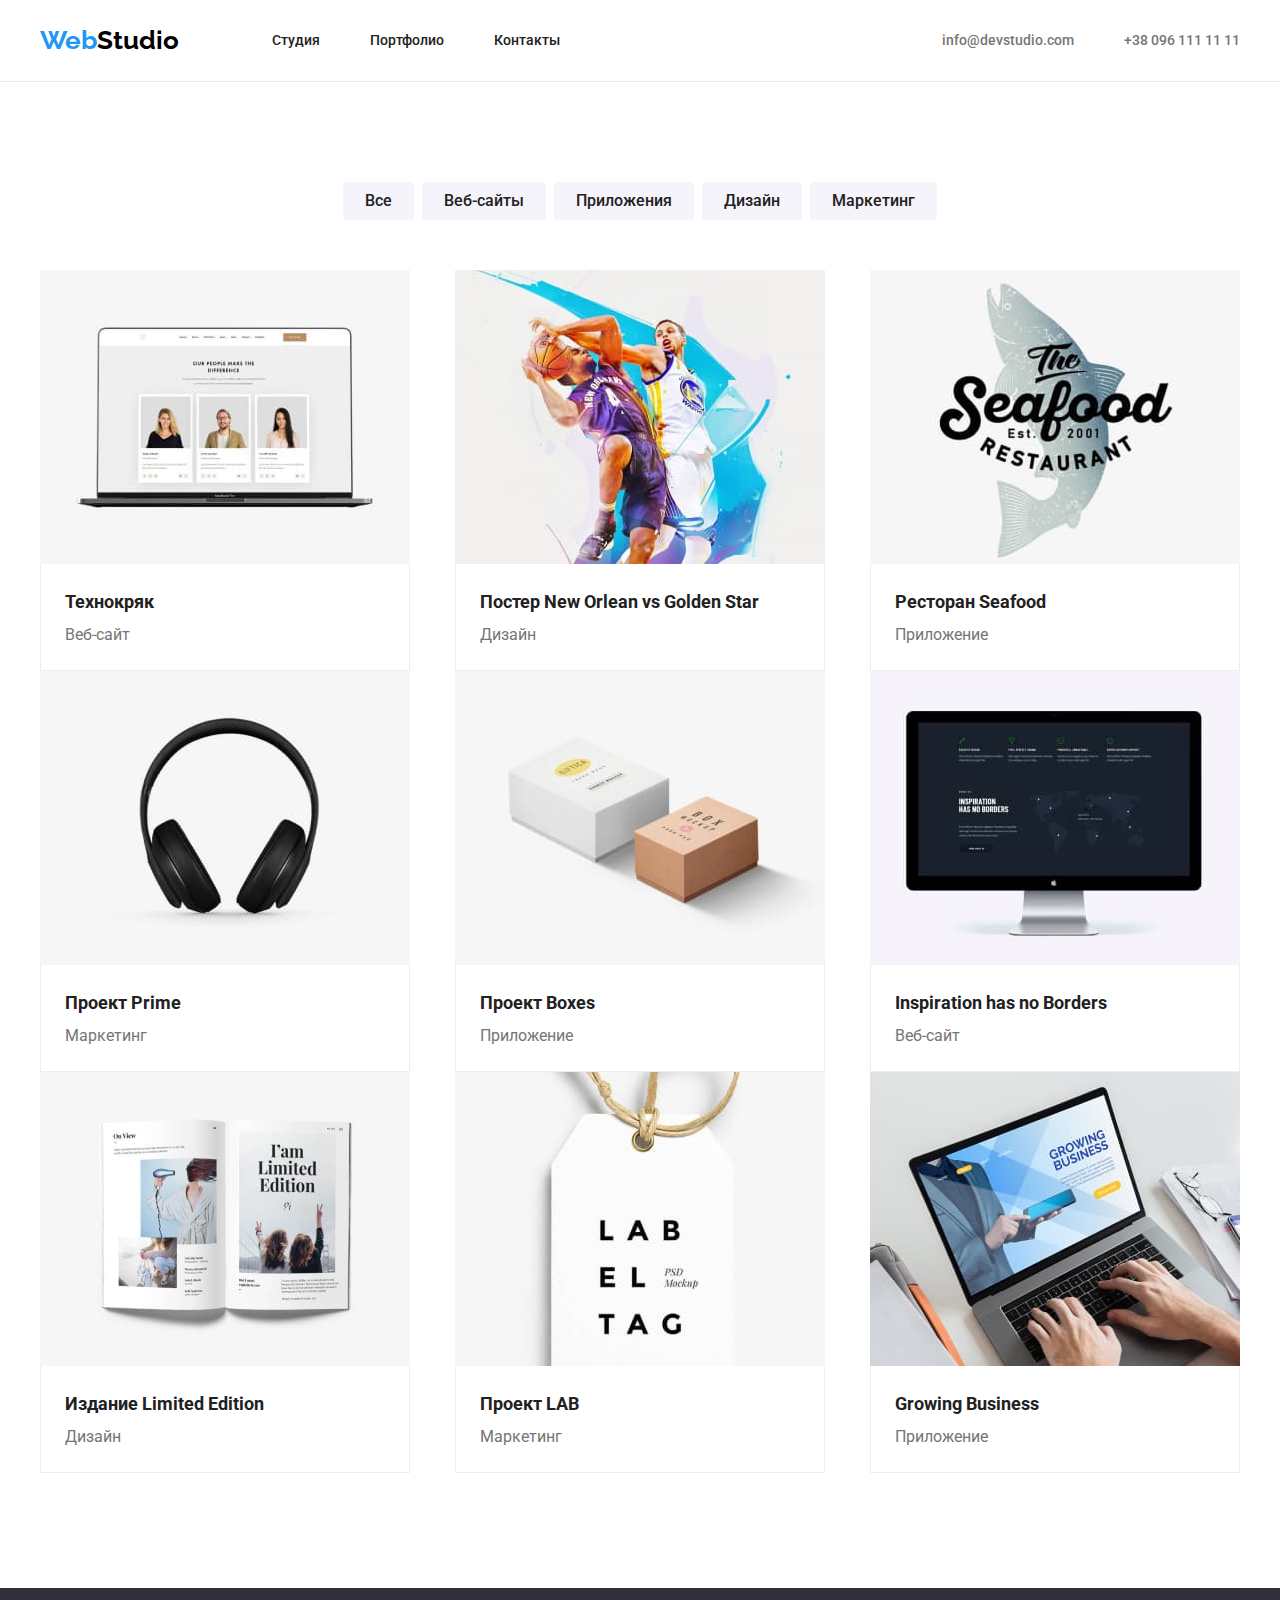
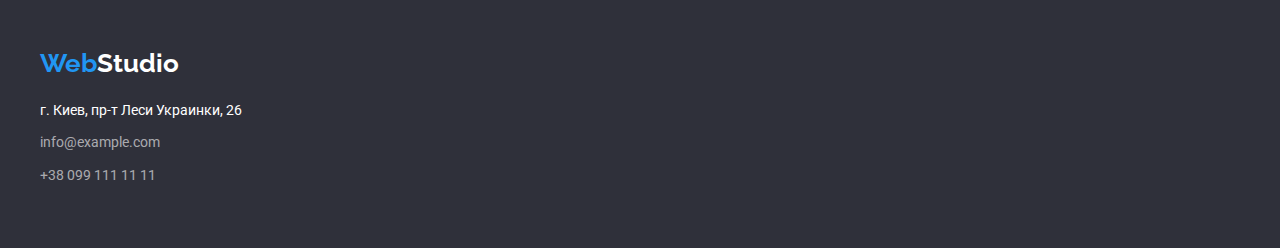
==== portfolio.html @ 2012fc15 "добавил иконки: header, peculiarity, team" ====
<!DOCTYPE html>
<html lang="ru">

<head>
  <meta charset="UTF-8">
  <meta http-equiv="X-UA-Compatible" content="IE=edge">
  <meta name="viewport" content="width=device-width, initial-scale=1.0">
  <title>Portfolio</title>
  <link rel="preconnect" href="https://fonts.googleapis.com">
  <link rel="preconnect" href="https://fonts.gstatic.com" crossorigin>
  <link href="https://fonts.googleapis.com/css2?family=Raleway:wght@700&family=Roboto:wght@400;500;700;900&display=swap"
    rel="stylesheet">
  <link rel="stylesheet" href="css/reset.css">
  <link rel="stylesheet" href="css/style.css">
</head>

<body>
  <header class="header">
    <div class="container">
      <div class="header__inner">
        <a class="header__logo logo" href="./index.html">
          Web<span>Studio</span>
        </a>
        <nav class="header__menu">
          <ul class="header__menu-list">
            <li class="header__menu-item">
              <a class="header__menu-link" href="./index.html">Студия</a>
            </li>
            <li class="header__menu-item">
              <a class="header__menu-link" href="./portfolio.html">Портфолио</a>
            </li>
            <li class="header__menu-item">
              <a class="header__menu-link" href="#">Контакты</a>
            </li>
          </ul>
        </nav>
        <ul class="header__contacts">
          <li class="header__contacts-item">
            <a class="header__contacts-link" href="mailto:info@devstudio.com">info@devstudio.com</a>
          </li>
          <li class="header__contacts-item">
            <a class="header__contacts-link" href="tel:+380961111111">+38 096 111 11 11</a>
          </li>
        </ul>
      </div>
    </div>
  </header>
  <main>
    <section class="portfolio">
      <div class="container">
        <h1 class="visually-hidden">Портфолио</h1>
        <ul class="portfolio__menu-list">
          <li class="portfolio__menu-item">
            <button class="portfolio__menu-btn" type="button">
              Все
            </button>
          </li>
          <li class="portfolio__menu-item">
            <button class="portfolio__menu-btn" type="button">
              Веб-сайты
            </button>
          </li>
          <li class="portfolio__menu-item">
            <button class="portfolio__menu-btn" type="button">
              Приложения
            </button>
          </li>
          <li class="portfolio__menu-item">
            <button class="portfolio__menu-btn" type="button">
              Дизайн
            </button>
          </li>
          <li class="portfolio__menu-item">
            <button class="portfolio__menu-btn" type="button">
              Маркетинг
            </button>
          </li>
        </ul>
        <ul class="portfolio__card-list">
          <li class="portfolio__card-item">
            <img class="portfolio__img" src="./images/portfolio/portfolio-1.jpg" width="370"
              alt="изображение продукта компании">
            <div class="portfolio__card-text">
              <h2 class="portfolio__card-title">
                Технокряк
              </h2>
              <a class="portfolio__card-link" href="#">
                Веб-сайт
              </a>
            </div>
          </li>
          <li class="portfolio__card-item">
            <img class="portfolio__img" src="./images/portfolio/portfolio-2.jpg" width="370"
              alt="изображение продукта компании">
            <div class="portfolio__card-text">
              <h2 class="portfolio__card-title">
                Постер New Orlean vs Golden Star
              </h2>
              <a class="portfolio__card-link" href="#">
                Дизайн
              </a>
            </div>
          </li>
          <li class="portfolio__card-item">
            <img class="portfolio__img" src="./images/portfolio/portfolio-3.jpg" width="370"
              alt="изображение продукта компании">
            <div class="portfolio__card-text">
              <h2 class="portfolio__card-title">
                Ресторан Seafood
              </h2>
              <a class="portfolio__card-link" href="#">
                Приложение
              </a>
            </div>
          </li>
          <li class="portfolio__card-item">
            <img class="portfolio__img" src="./images/portfolio/portfolio-4.jpg" width="370"
              alt="изображение продукта компании">
            <div class="portfolio__card-text">
              <h2 class="portfolio__card-title">
                Проект Prime
              </h2>
              <a class="portfolio__card-link" href="#">
                Маркетинг
              </a>
            </div>
          </li>
          <li class="portfolio__card-item">
            <img class="portfolio__img" src="./images/portfolio/portfolio-5.jpg" width="370"
              alt="изображение продукта компании">
            <div class="portfolio__card-text">
              <h2 class="portfolio__card-title">
                Проект Boxes
              </h2>
              <a class="portfolio__card-link" href="#">
                Приложение
              </a>
            </div>
          </li>
          <li class="portfolio__card-item">
            <img class="portfolio__img" src="./images/portfolio/portfolio-6.jpg" width="370"
              alt="изображение продукта компании">
            <div class="portfolio__card-text">
              <h2 class="portfolio__card-title">
                Inspiration has no Borders
              </h2>
              <a class="portfolio__card-link" href="#">
                Веб-сайт
              </a>
            </div>
          </li>
          <li class="portfolio__card-item">
            <img class="portfolio__img" src="./images/portfolio/portfolio-7.jpg" width="370"
              alt="изображение продукта компании">
            <div class="portfolio__card-text">
              <h2 class="portfolio__card-title">
                Издание Limited Edition
              </h2>
              <a class="portfolio__card-link" href="#">
                Дизайн
              </a>
            </div>
          </li>
          <li class="portfolio__card-item">
            <img class="portfolio__img" src="./images/portfolio/portfolio-8.jpg" width="370"
              alt="изображение продукта компании">
            <div class="portfolio__card-text">
              <h2 class="portfolio__card-title">
                Проект LAB
              </h2>
              <a class="portfolio__card-link" href="#">
                Маркетинг
              </a>
            </div>
          </li>
          <li class="portfolio__card-item">
            <img class="portfolio__img" src="./images/portfolio/portfolio-9.jpg" width="370"
              alt="изображение продукта компании">
            <div class="portfolio__card-text">
              <h2 class="portfolio__card-title">
                Growing Business
              </h2>
              <a class="portfolio__card-link" href="#">
                Приложение
              </a>
            </div>
          </li>
        </ul>
      </div>
    </section>
  </main>
  <footer class="footer">
    <div class="container">
      <a class="footer__logo logo" href="./index.html">
        Web<span>Studio</span>
      </a>
      <address class="footer__address">
        <ul class="footer__list">
          <li class="footer__item">
            <a class="footer__link footer__address-link" href="#">г. Киев, пр-т Леси Украинки, 26</a>
          </li>
          <li class="footer__item">
            <a class="footer__link" href="mailto:info@example.com">info@example.com</a>
          </li>
          <li class="footer__item">
            <a class="footer__link" href="tel:+380991111111">+38 099 111 11 11</a>
          </li>
        </ul>
      </address>
    </div>
  </footer>
</body>

</html>
---- css/style.css ----
/* __GLOBAL__*/

:root {
  --main-color: #757575;
  --secondary-color: #212121;
}

body {
  background-color: #FFFFFF;
  color: var(--main-color);

  font-family: 'Roboto','sans-serif';

  font-weight: 400;
  font-size: 14px;
  line-height: 1.14;

}

.visually-hidden {
  position: absolute;
  width: 1px;
  height: 1px;
  margin: -1px;
  border: 0;
  padding: 0;
  white-space: nowrap;
  clip-path: inset(100%);
  clip: rect(0 0 0 0);
  overflow: hidden;
}

.container {
  max-width: 1200px;
  margin: 0 auto;
}

.title {
  color: var(--secondary-color);

  font-size: 36px;
  line-height: 1.16;
  margin-bottom: 50px;

  text-align: center;
}

/* __HEADER__*/

.header {
  padding: 25px 15px;
}

.header__inner {
  display: flex;
  align-items: center;
}

.logo {
  font-family: 'Raleway','sans-serif';

  font-weight: 700;
  font-size: 26px;
  line-height: 1.2;

  text-decoration: none;
  color: #2196F3;
}

.header__logo {
  margin-right: 93px;
}

.header__logo > span {
  color: #000000;
}

.header__menu-list {
  display: flex;
}

.header__menu-item:not(:last-child) {
  margin-right: 50px;
}

.header__menu-link {
  color: var(--secondary-color);

  font-weight: 500;

  transition: color 0.5s;
}

.header__menu-link:hover,
.header__contacts-link:hover {
  color: #2196F3;
}

.header__menu-link:focus,
.header__contacts-link:focus {
  color: #FFFFFF;
  background-color: #2196F3;
  outline-color: #2196F3;
}

.header__contacts {
  display: flex;
  margin-left: auto;
}

.header__contacts-item + .header__contacts-item {
  margin-left: 50px;
}

.header__contacts-link {
  display: flex;
  align-items: center;

  color: var(--main-color);
  font-weight: 500;

  transition: color 0.5s;
}

.header__contacts-icon {
  fill: #757575;
  margin-right: 10px;
}

.header__contacts-link:hover .header__contacts-icon {
  fill: #2196F3;
}

/*__HERO__*/

.hero {
  text-align: center;
  padding: 200px 0;
  background: linear-gradient(rgba(47, 48, 58, 0.4), rgba(47, 48, 58, 0.4)), url('../images/hero-bg.jpg') center/cover no-repeat;
}

.hero__title {
  font-weight: 900;
  font-size: 44px;
  line-height: 1.36;
  letter-spacing: 0.06em;
  max-width: 650px;
  margin: 0 auto 30px;
  text-transform: uppercase;
  color: #FFFFFF;
}

.hero__button {
  border: none;
  padding: 10px 32px;
  cursor: pointer;
  
  font-family: inherit;
  font-size: 16px;
  line-height: 1.8;
  font-weight: 700;
  
  color: #FFFFFF;
  background-color: #2196F3;
  letter-spacing: 0.06em;
  
}

/* __PECULIARITY__*/

.peculiarity {
  padding: 95px 15px;
}

.peculiarity__list {
  display: flex;
  justify-content: space-between;
}

.peculiarity__content {
  display: flex;
  align-items: center;
  justify-content: center;

  margin-bottom: 30px;
  border-radius: 4px;
  max-width: 270px;
  height: 120px;
  background-color: #F5F4FA;
}

.peculiarity__title {
  color: var(--secondary-color);

  margin-bottom: 10px;
  font-size: inherit;
  text-transform: uppercase;
}

.peculiarity__text {
  line-height: 1.7;
  max-width: 250px;
}

/* __BUSINESS__*/

.business {
  padding: 0 15px 95px 15px;
}

.business__list {
  display: flex;
  justify-content: space-between;
}

/* __TEAM__*/

.team {
  background-color: #F5F4FA;
  padding: 95px 15px;
}

.team__list {
  display: flex;
  justify-content: space-between;
}

.team__item {
  box-shadow: 0px 1px 3px rgba(0, 0, 0, 0.12), 0px 1px 1px rgba(0, 0, 0, 0.14), 0px 2px 1px rgba(0, 0, 0, 0.2);
  border-radius: 0px 0px 4px 4px;

  max-width: 270px;
  text-align: center;
}

.team__inner {
  padding: 30px 44px 42px;
}

.team__title-name {
  font-size: 16px;
  line-height: 1.12;
  font-weight: 500;
  color: var(--secondary-color);
  margin-bottom: 10px;
}

.team__text {
  line-height: 1.1;
  font-size: 16px;
  margin-bottom: 30px;
}

.social {
  display: flex;
  justify-content: space-between;
}

.social__link {
  display: flex;
  justify-content: center;
  align-items: center;

  width: 44px;
  height: 44px;
  border-radius: 50%;
  transition: background-color 0.4s;
}

.social__link:hover {
  background-color: #2196F3;
}

.social__icon {
  transition: fill 0.4s;
}

.social__link:hover .social__icon {
  fill: #FFFFFF;
}

.social__icon {
  fill:#afb1b8;
}
/* __FOOTER__*/

.footer {
  padding: 60px 15px;
}

.footer__logo {
  display: inline-block;
  margin-bottom: 20px;
}

.footer {
  background-color: #2F303A;
}

.footer__logo > span {
  color: #FFFFFF;
}

.footer__item:not(:last-child) {
  margin-bottom: 9px;
}

.footer__link {
  color: rgba(255, 255, 255, 0.6);
  line-height: 1.7;
  font-style: normal;

  transition: color 0.5s;
}

.footer__address-link {
  color: #FFFFFF;
}

.footer__link:hover {
  color: #2196F3;
}

.footer__link:focus {
  color: #FFFFFF;
  background-color: #2196F3;
  outline-color: #2196F3;
}

/* __PORTFOLIO__*/

.portfolio {
  padding: 100px 15px 115px 15px;
  border-top: 1px solid #ECECEC;
}

.portfolio__menu-list {
  display: flex;
  justify-content: center;
  margin-bottom: 50px;
}

.portfolio__menu-item:not(:last-child) {
  margin-right: 8px;
}

.portfolio__menu-btn {
  border: none;
  color: var(--secondary-color);
  background-color: #F5F4FA;
  padding: 6px 22px;
  border-radius: 4px;
  cursor: pointer;

  font-family: inherit;
  font-size: 16px;
  line-height: 1.6;
  font-weight: 500;

  transition: color 0.5s;
}

.portfolio__menu-btn:hover {
  background-color: #2196F3;
  color: #FFFFFF;
}

.portfolio__menu-btn:focus {
  outline-color: #2196F3;
  color: #FFFFFF;
  background-color: #2196F3;
}

.portfolio__card-list {
  display: flex;
  justify-content: space-between;
  flex-wrap: wrap;
}

.portfolio__card-text {
  padding: 20px 24px;
  border: 1px solid #EEEEEE;
  border-top: unset;
}

.portfolio__card-title {
  font-size: 18px;
  line-height: 2;
  font-weight: 700;

  color: var(--secondary-color);
}

.portfolio__card-link {
  font-size: 16px;
  line-height: 1.87;
  color: inherit;
}
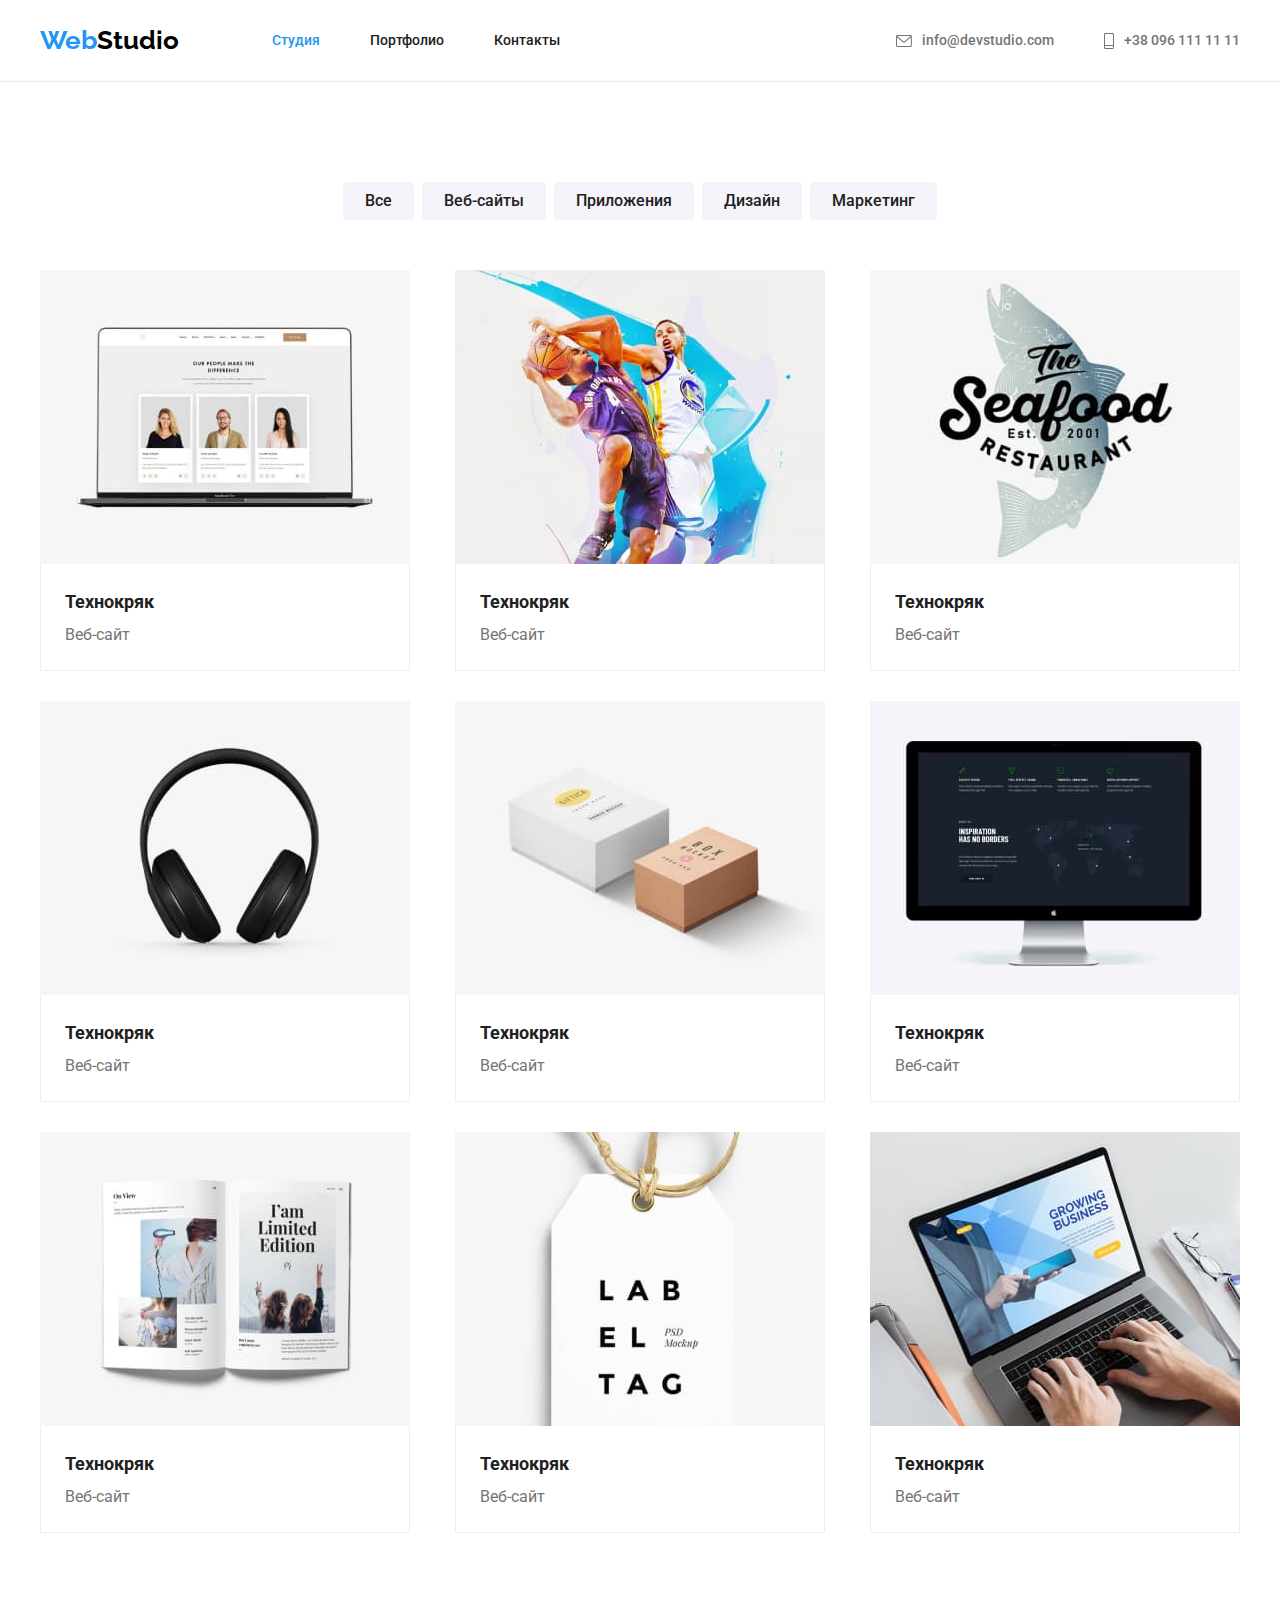
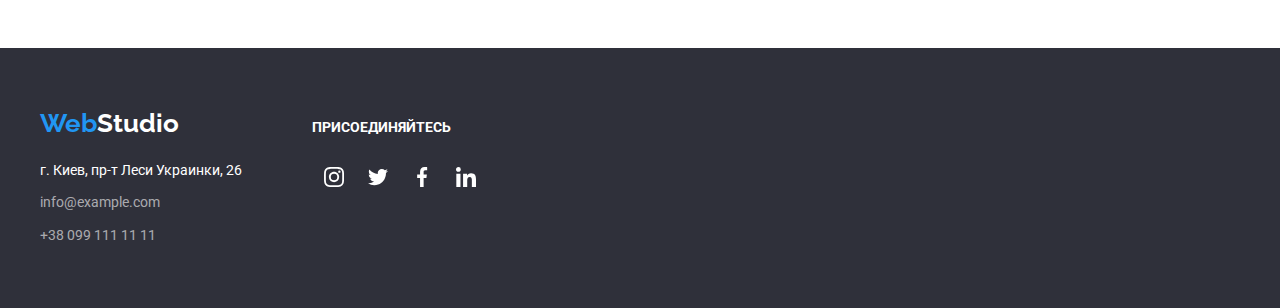
==== commit 49e9586b: "добавил спрайты. секцию клиенты и стили" ====
--- a/portfolio.html
+++ b/portfolio.html
@@ -24,7 +24,7 @@
         <nav class="header__menu">
           <ul class="header__menu-list">
             <li class="header__menu-item">
-              <a class="header__menu-link" href="./index.html">Студия</a>
+              <a class="header__menu-link header__menu-link--active" href="#">Студия</a>
             </li>
             <li class="header__menu-item">
               <a class="header__menu-link" href="./portfolio.html">Портфолио</a>
@@ -36,10 +36,20 @@
         </nav>
         <ul class="header__contacts">
           <li class="header__contacts-item">
-            <a class="header__contacts-link" href="mailto:info@devstudio.com">info@devstudio.com</a>
+            <a class="header__contacts-link" href="mailto:info@devstudio.com">
+              <svg class="header__contacts-icon" width="16" height="12">
+                <use href="./images/sprites/header-defs.svg#icon-email"></use>
+              </svg>
+              info@devstudio.com
+            </a>
           </li>
           <li class="header__contacts-item">
-            <a class="header__contacts-link" href="tel:+380961111111">+38 096 111 11 11</a>
+            <a class="header__contacts-link" href="tel:+380961111111">
+              <svg class="header__contacts-icon" width="10" height="16">
+                <use href="./images/sprites/header-defs.svg#icon-mobile"></use>
+              </svg>
+              +38 096 111 11 11
+            </a>
           </li>
         </ul>
       </div>
@@ -78,112 +88,130 @@
         </ul>
         <ul class="portfolio__card-list">
           <li class="portfolio__card-item">
-            <img class="portfolio__img" src="./images/portfolio/portfolio-1.jpg" width="370"
-              alt="изображение продукта компании">
-            <div class="portfolio__card-text">
-              <h2 class="portfolio__card-title">
-                Технокряк
-              </h2>
-              <a class="portfolio__card-link" href="#">
-                Веб-сайт
-              </a>
-            </div>
-          </li>
-          <li class="portfolio__card-item">
-            <img class="portfolio__img" src="./images/portfolio/portfolio-2.jpg" width="370"
-              alt="изображение продукта компании">
-            <div class="portfolio__card-text">
-              <h2 class="portfolio__card-title">
-                Постер New Orlean vs Golden Star
-              </h2>
-              <a class="portfolio__card-link" href="#">
-                Дизайн
-              </a>
-            </div>
-          </li>
-          <li class="portfolio__card-item">
-            <img class="portfolio__img" src="./images/portfolio/portfolio-3.jpg" width="370"
-              alt="изображение продукта компании">
-            <div class="portfolio__card-text">
-              <h2 class="portfolio__card-title">
-                Ресторан Seafood
-              </h2>
-              <a class="portfolio__card-link" href="#">
-                Приложение
-              </a>
-            </div>
-          </li>
-          <li class="portfolio__card-item">
-            <img class="portfolio__img" src="./images/portfolio/portfolio-4.jpg" width="370"
-              alt="изображение продукта компании">
-            <div class="portfolio__card-text">
-              <h2 class="portfolio__card-title">
-                Проект Prime
-              </h2>
-              <a class="portfolio__card-link" href="#">
-                Маркетинг
-              </a>
-            </div>
-          </li>
-          <li class="portfolio__card-item">
-            <img class="portfolio__img" src="./images/portfolio/portfolio-5.jpg" width="370"
-              alt="изображение продукта компании">
-            <div class="portfolio__card-text">
-              <h2 class="portfolio__card-title">
-                Проект Boxes
-              </h2>
-              <a class="portfolio__card-link" href="#">
-                Приложение
-              </a>
-            </div>
-          </li>
-          <li class="portfolio__card-item">
-            <img class="portfolio__img" src="./images/portfolio/portfolio-6.jpg" width="370"
-              alt="изображение продукта компании">
-            <div class="portfolio__card-text">
-              <h2 class="portfolio__card-title">
-                Inspiration has no Borders
-              </h2>
-              <a class="portfolio__card-link" href="#">
-                Веб-сайт
-              </a>
-            </div>
-          </li>
-          <li class="portfolio__card-item">
-            <img class="portfolio__img" src="./images/portfolio/portfolio-7.jpg" width="370"
-              alt="изображение продукта компании">
-            <div class="portfolio__card-text">
-              <h2 class="portfolio__card-title">
-                Издание Limited Edition
-              </h2>
-              <a class="portfolio__card-link" href="#">
-                Дизайн
-              </a>
-            </div>
-          </li>
-          <li class="portfolio__card-item">
-            <img class="portfolio__img" src="./images/portfolio/portfolio-8.jpg" width="370"
-              alt="изображение продукта компании">
-            <div class="portfolio__card-text">
-              <h2 class="portfolio__card-title">
-                Проект LAB
-              </h2>
-              <a class="portfolio__card-link" href="#">
-                Маркетинг
-              </a>
-            </div>
-          </li>
-          <li class="portfolio__card-item">
-            <img class="portfolio__img" src="./images/portfolio/portfolio-9.jpg" width="370"
-              alt="изображение продукта компании">
-            <div class="portfolio__card-text">
-              <h2 class="portfolio__card-title">
-                Growing Business
-              </h2>
-              <a class="portfolio__card-link" href="#">
-                Приложение
-              </a>
-            </div>
+            <a class="portfolio__card-link" href="#">
+              <img class="portfolio__img" src="./images/portfolio/portfolio-1.jpg" width="370"
+                alt="изображение продукта компании">
+              <div class="portfolio__card-texts">
+                <h2 class="portfolio__card-title">
+                  Технокряк
+                </h2>
+                <p class="portfolio__card-text" href="#">
+                  Веб-сайт
+                </p>
+              </div>
+            </a>
+          </li>
+          <li class="portfolio__card-item">
+            <a class="portfolio__card-link" href="#">
+              <img class="portfolio__img" src="./images/portfolio/portfolio-2.jpg" width="370"
+                alt="изображение продукта компании">
+              <div class="portfolio__card-texts">
+                <h2 class="portfolio__card-title">
+                  Технокряк
+                </h2>
+                <p class="portfolio__card-text" href="#">
+                  Веб-сайт
+                </p>
+              </div>
+            </a>
+          </li>
+          <li class="portfolio__card-item">
+            <a class="portfolio__card-link" href="#">
+              <img class="portfolio__img" src="./images/portfolio/portfolio-3.jpg" width="370"
+                alt="изображение продукта компании">
+              <div class="portfolio__card-texts">
+                <h2 class="portfolio__card-title">
+                  Технокряк
+                </h2>
+                <p class="portfolio__card-text" href="#">
+                  Веб-сайт
+                </p>
+              </div>
+            </a>
+          </li>
+          <li class="portfolio__card-item">
+            <a class="portfolio__card-link" href="#">
+              <img class="portfolio__img" src="./images/portfolio/portfolio-4.jpg" width="370"
+                alt="изображение продукта компании">
+              <div class="portfolio__card-texts">
+                <h2 class="portfolio__card-title">
+                  Технокряк
+                </h2>
+                <p class="portfolio__card-text" href="#">
+                  Веб-сайт
+                </p>
+              </div>
+            </a>
+          </li>
+          <li class="portfolio__card-item">
+            <a class="portfolio__card-link" href="#">
+              <img class="portfolio__img" src="./images/portfolio/portfolio-5.jpg" width="370"
+                alt="изображение продукта компании">
+              <div class="portfolio__card-texts">
+                <h2 class="portfolio__card-title">
+                  Технокряк
+                </h2>
+                <p class="portfolio__card-text" href="#">
+                  Веб-сайт
+                </p>
+              </div>
+            </a>
+          </li>
+          <li class="portfolio__card-item">
+            <a class="portfolio__card-link" href="#">
+              <img class="portfolio__img" src="./images/portfolio/portfolio-6.jpg" width="370"
+                alt="изображение продукта компании">
+              <div class="portfolio__card-texts">
+                <h2 class="portfolio__card-title">
+                  Технокряк
+                </h2>
+                <p class="portfolio__card-text" href="#">
+                  Веб-сайт
+                </p>
+              </div>
+            </a>
+          </li>
+          <li class="portfolio__card-item">
+            <a class="portfolio__card-link" href="#">
+              <img class="portfolio__img" src="./images/portfolio/portfolio-7.jpg" width="370"
+                alt="изображение продукта компании">
+              <div class="portfolio__card-texts">
+                <h2 class="portfolio__card-title">
+                  Технокряк
+                </h2>
+                <p class="portfolio__card-text" href="#">
+                  Веб-сайт
+                </p>
+              </div>
+            </a>
+          </li>
+          <li class="portfolio__card-item">
+            <a class="portfolio__card-link" href="#">
+              <img class="portfolio__img" src="./images/portfolio/portfolio-8.jpg" width="370"
+                alt="изображение продукта компании">
+              <div class="portfolio__card-texts">
+                <h2 class="portfolio__card-title">
+                  Технокряк
+                </h2>
+                <p class="portfolio__card-text" href="#">
+                  Веб-сайт
+                </p>
+              </div>
+            </a>
+          </li>
+          <li class="portfolio__card-item">
+            <a class="portfolio__card-link" href="#">
+              <img class="portfolio__img" src="./images/portfolio/portfolio-9.jpg" width="370"
+                alt="изображение продукта компании">
+              <div class="portfolio__card-texts">
+                <h2 class="portfolio__card-title">
+                  Технокряк
+                </h2>
+                <p class="portfolio__card-text" href="#">
+                  Веб-сайт
+                </p>
+              </div>
+            </a>
           </li>
         </ul>
       </div>
@@ -191,22 +219,61 @@
   </main>
   <footer class="footer">
     <div class="container">
-      <a class="footer__logo logo" href="./index.html">
-        Web<span>Studio</span>
-      </a>
-      <address class="footer__address">
-        <ul class="footer__list">
-          <li class="footer__item">
-            <a class="footer__link footer__address-link" href="#">г. Киев, пр-т Леси Украинки, 26</a>
-          </li>
-          <li class="footer__item">
-            <a class="footer__link" href="mailto:info@example.com">info@example.com</a>
-          </li>
-          <li class="footer__item">
-            <a class="footer__link" href="tel:+380991111111">+38 099 111 11 11</a>
-          </li>
-        </ul>
-      </address>
+      <div class="footer__inner">
+        <div class="footer__addresses">
+          <a class="footer__logo logo" href="./index.html">
+            Web<span>Studio</span>
+          </a>
+          <address class="footer__address">
+            <ul class="footer__list">
+              <li class="footer__item">
+                <a class="footer__link footer__address-link" href="#">г. Киев, пр-т Леси Украинки, 26</a>
+              </li>
+              <li class="footer__item">
+                <a class="footer__link" href="mailto:info@example.com">info@example.com</a>
+              </li>
+              <li class="footer__item">
+                <a class="footer__link" href="tel:+380991111111">+38 099 111 11 11</a>
+              </li>
+            </ul>
+          </address>
+        </div>
+        <div class="socials">
+          <p class="socials__text">
+            присоединяйтесь
+          </p>
+          <ul class="social">
+            <li class="social__item">
+              <a class="social__link" href="#">
+                <svg class="social__icon social__icon--footer" width="20" height="20">
+                  <use href="./images/sprites/social.svg#icon-inst"></use>
+                </svg>
+              </a>
+            </li>
+            <li class="social__item">
+              <a class="social__link" href="#">
+                <svg class="social__icon social__icon--footer" width="20" height="20">
+                  <use href="./images/sprites/social.svg#icon-twit"></use>
+                </svg>
+              </a>
+            </li>
+            <li class="social__item">
+              <a class="social__link" href="#">
+                <svg class="social__icon social__icon--footer" width="20" height="20">
+                  <use href="./images/sprites/social.svg#icon-fb"></use>
+                </svg>
+              </a>
+            </li>
+            <li class="social__item">
+              <a class="social__link" href="#">
+                <svg class="social__icon social__icon--footer" width="20" height="20">
+                  <use href="./images/sprites/social.svg#icon-in"></use>
+                </svg>
+              </a>
+            </li>
+          </ul>
+        </div>
+      </div>
     </div>
   </footer>
 </body>
--- a/css/style.css
+++ b/css/style.css
@@ -3,6 +3,7 @@
 :root {
   --main-color: #757575;
   --secondary-color: #212121;
+  --accent-color: #2196F3;
 }
 
 body {
@@ -35,6 +36,10 @@
   margin: 0 auto;
 }
 
+.section {
+  padding: 94px 15px;
+}
+
 .title {
   color: var(--secondary-color);
 
@@ -64,7 +69,7 @@
   line-height: 1.2;
 
   text-decoration: none;
-  color: #2196F3;
+  color: var(--accent-color);
 }
 
 .header__logo {
@@ -93,14 +98,18 @@
 
 .header__menu-link:hover,
 .header__contacts-link:hover {
-  color: #2196F3;
+  color: var(--accent-color);
 }
 
 .header__menu-link:focus,
 .header__contacts-link:focus {
   color: #FFFFFF;
-  background-color: #2196F3;
-  outline-color: #2196F3;
+  background-color: var(--accent-color);
+  outline-color: var(--accent-color);
+}
+
+.header__menu-link--active {
+  color: var(--accent-color);
 }
 
 .header__contacts {
@@ -128,7 +137,7 @@
 }
 
 .header__contacts-link:hover .header__contacts-icon {
-  fill: #2196F3;
+  fill: var(--accent-color);
 }
 
 /*__HERO__*/
@@ -161,16 +170,12 @@
   font-weight: 700;
   
   color: #FFFFFF;
-  background-color: #2196F3;
+  background-color: var(--accent-color);
   letter-spacing: 0.06em;
-  
+  border-radius: 4px;
 }
 
 /* __PECULIARITY__*/
-
-.peculiarity {
-  padding: 95px 15px;
-}
 
 .peculiarity__list {
   display: flex;
@@ -217,11 +222,11 @@
 
 .team {
   background-color: #F5F4FA;
-  padding: 95px 15px;
 }
 
 .team__list {
   display: flex;
+  flex-wrap: wrap;
   justify-content: space-between;
 }
 
@@ -251,6 +256,8 @@
   margin-bottom: 30px;
 }
 
+/* __SOCIAL__ */
+
 .social {
   display: flex;
   justify-content: space-between;
@@ -268,7 +275,7 @@
 }
 
 .social__link:hover {
-  background-color: #2196F3;
+  background-color: var(--accent-color);
 }
 
 .social__icon {
@@ -282,6 +289,38 @@
 .social__icon {
   fill:#afb1b8;
 }
+
+/* __CUSTOMERS__ */
+
+.customers__list {
+  display: flex;
+  flex-wrap: wrap;
+  justify-content: space-between;
+}
+
+.customers__link {
+  display: flex;
+  justify-content: center;
+  align-items: center;
+  height: 92px;
+  width: 170px;
+  border: 1px solid #AFB1B8;
+  transition: all 0.4s;
+}
+
+.customers__link:hover {
+  border: 1px solid var(--accent-color);
+}
+
+.customers__icon {
+  fill: #AFB1B8;
+  transition: fill 0.4s;
+}
+
+.customers__link:hover .customers__icon {
+  fill: var(--accent-color);
+}
+
 /* __FOOTER__*/
 
 .footer {
@@ -318,13 +357,37 @@
 }
 
 .footer__link:hover {
-  color: #2196F3;
+  color: var(--accent-color);
 }
 
 .footer__link:focus {
   color: #FFFFFF;
-  background-color: #2196F3;
-  outline-color: #2196F3;
+  background-color: var(--accent-color);
+  outline-color: var(--accent-color);
+}
+
+.footer__inner {
+  display: flex;
+  align-items: baseline;
+}
+
+.footer__addresses {
+  margin-right: 70px;
+}
+
+.socials {
+  max-width: 206px;
+}
+
+.socials__text {
+  font-weight: 700;
+  color: #FFFFFF;
+  text-transform: uppercase;
+  margin-bottom: 20px;
+}
+
+.social__icon--footer {
+  fill: #FFFFFF;
 }
 
 /* __PORTFOLIO__*/
@@ -361,14 +424,14 @@
 }
 
 .portfolio__menu-btn:hover {
-  background-color: #2196F3;
+  background-color: var(--accent-color);
   color: #FFFFFF;
 }
 
 .portfolio__menu-btn:focus {
-  outline-color: #2196F3;
-  color: #FFFFFF;
-  background-color: #2196F3;
+  outline-color: var(--accent-color);
+  color: #FFFFFF;
+  background-color: var(--accent-color);
 }
 
 .portfolio__card-list {
@@ -377,7 +440,24 @@
   flex-wrap: wrap;
 }
 
-.portfolio__card-text {
+.portfolio__card-item {
+  margin-bottom: 30px;
+}
+
+.portfolio__card-item:nth-last-child(-n + 3) {
+  margin-bottom: 0;
+}
+
+.portfolio__card-link {
+  display: inline-block;
+  transition: all 0.4s;
+}
+
+.portfolio__card-link:hover {
+  box-shadow: 0px 4px 4px rgb(0 0 0 / 25%);
+}
+
+.portfolio__card-texts {
   padding: 20px 24px;
   border: 1px solid #EEEEEE;
   border-top: unset;
@@ -391,7 +471,7 @@
   color: var(--secondary-color);
 }
 
-.portfolio__card-link {
+.portfolio__card-text {
   font-size: 16px;
   line-height: 1.87;
   color: inherit;
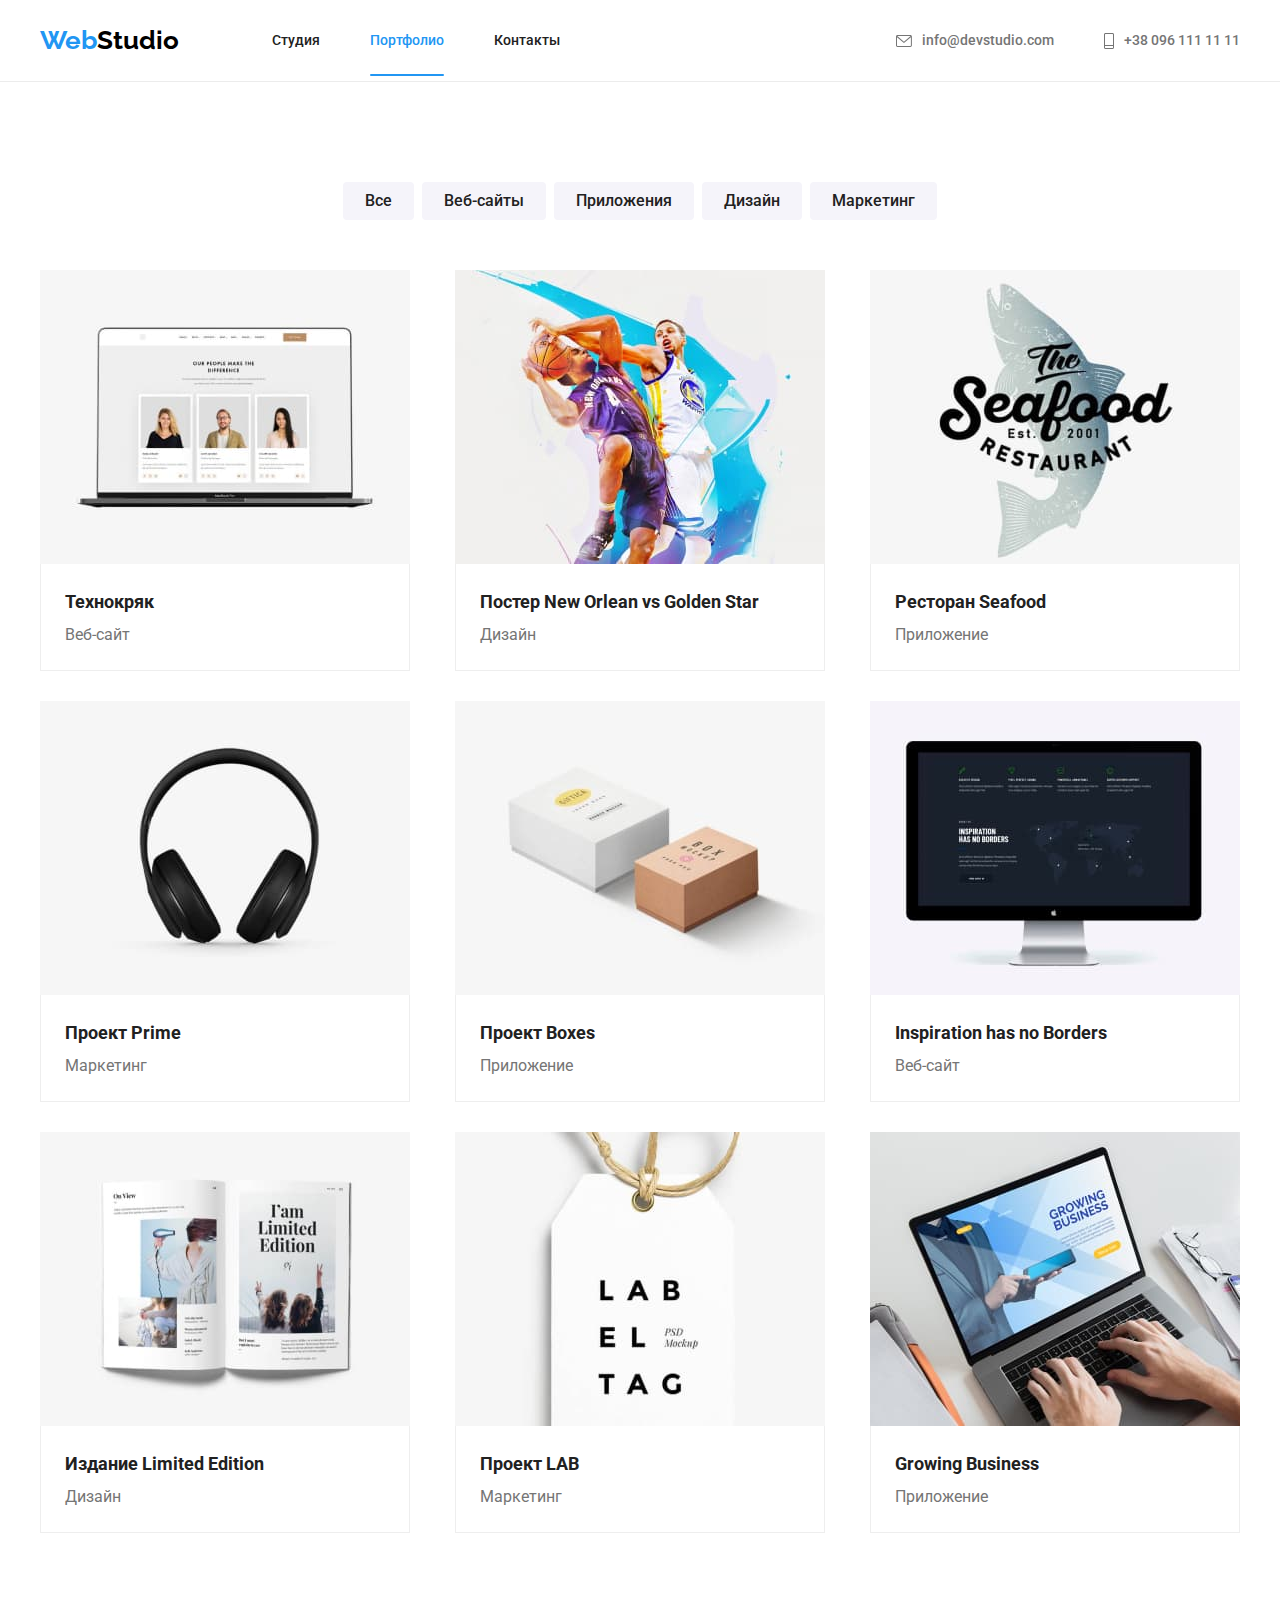
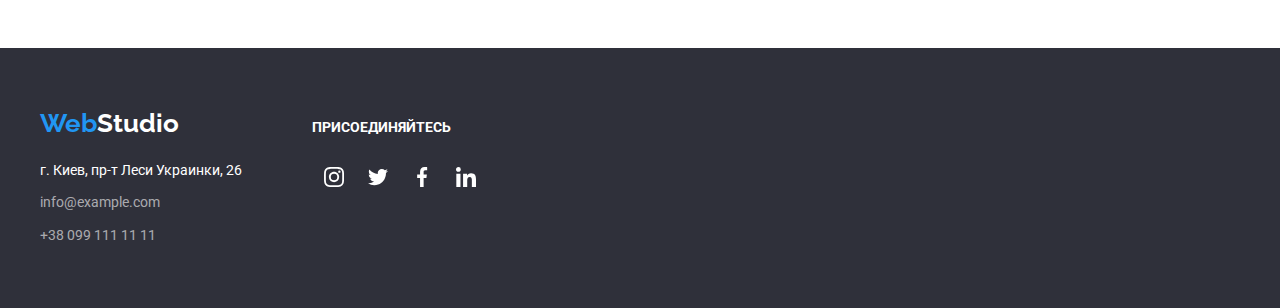
==== commit df80193d: "commit" ====
--- a/portfolio.html
+++ b/portfolio.html
@@ -24,10 +24,10 @@
         <nav class="header__menu">
           <ul class="header__menu-list">
             <li class="header__menu-item">
-              <a class="header__menu-link header__menu-link--active" href="#">Студия</a>
+              <a class="header__menu-link" href="./index.html">Студия</a>
             </li>
             <li class="header__menu-item">
-              <a class="header__menu-link" href="./portfolio.html">Портфолио</a>
+              <a class="header__menu-link header__menu-link--active" href="./portfolio.html">Портфолио</a>
             </li>
             <li class="header__menu-item">
               <a class="header__menu-link" href="#">Контакты</a>
@@ -89,13 +89,22 @@
         <ul class="portfolio__card-list">
           <li class="portfolio__card-item">
             <a class="portfolio__card-link" href="#">
-              <img class="portfolio__img" src="./images/portfolio/portfolio-1.jpg" width="370"
-                alt="изображение продукта компании">
+              <div class="portfolio__card-content">
+                <img class="portfolio__img" src="./images/portfolio/portfolio-1.jpg" width="370"
+                  alt="изображение продукта компании">
+                <div class="portfolio__card-overlay">
+                  <p class="portfolio__card-overlay-text">
+                    Технокряк это современная площадка распространения коронавируса. Компании используют эту платформу
+                    для цифрового
+                    шпионажа и атак на защищённые сервера конкурентов.
+                  </p>
+                </div>
+              </div>
               <div class="portfolio__card-texts">
                 <h2 class="portfolio__card-title">
                   Технокряк
                 </h2>
-                <p class="portfolio__card-text" href="#">
+                <p class="portfolio__card-text">
                   Веб-сайт
                 </p>
               </div>
@@ -103,13 +112,114 @@
           </li>
           <li class="portfolio__card-item">
             <a class="portfolio__card-link" href="#">
-              <img class="portfolio__img" src="./images/portfolio/portfolio-2.jpg" width="370"
-                alt="изображение продукта компании">
-              <div class="portfolio__card-texts">
-                <h2 class="portfolio__card-title">
-                  Технокряк
-                </h2>
-                <p class="portfolio__card-text" href="#">
+              <div class="portfolio__card-content">
+                <img class="portfolio__img" src="./images/portfolio/portfolio-2.jpg" width="370"
+                  alt="изображение продукта компании">
+                <div class="portfolio__card-overlay">
+                  <p class="portfolio__card-overlay-text">
+                    Технокряк это современная площадка распространения коронавируса. Компании используют эту платформу
+                    для цифрового
+                    шпионажа и атак на защищённые сервера конкурентов.
+                  </p>
+                </div>
+              </div>
+              <div class="portfolio__card-texts">
+                <h2 class="portfolio__card-title">
+                  Постер New Orlean vs Golden Star
+                </h2>
+                <p class="portfolio__card-text">
+                  Дизайн
+                </p>
+              </div>
+            </a>
+          </li>
+          <li class="portfolio__card-item">
+            <a class="portfolio__card-link" href="#">
+              <div class="portfolio__card-content">
+                <img class="portfolio__img" src="./images/portfolio/portfolio-3.jpg" width="370"
+                  alt="изображение продукта компании">
+                <div class="portfolio__card-overlay">
+                  <p class="portfolio__card-overlay-text">
+                    Технокряк это современная площадка распространения коронавируса. Компании используют эту платформу
+                    для цифрового
+                    шпионажа и атак на защищённые сервера конкурентов.
+                  </p>
+                </div>
+              </div>
+              <div class="portfolio__card-texts">
+                <h2 class="portfolio__card-title">
+                  Ресторан Seafood
+                </h2>
+                <p class="portfolio__card-text">
+                  Приложение
+                </p>
+              </div>
+            </a>
+          </li>
+          <li class="portfolio__card-item">
+            <a class="portfolio__card-link" href="#">
+              <div class="portfolio__card-content">
+                <img class="portfolio__img" src="./images/portfolio/portfolio-4.jpg" width="370"
+                  alt="изображение продукта компании">
+                <div class="portfolio__card-overlay">
+                  <p class="portfolio__card-overlay-text">
+                    Технокряк это современная площадка распространения коронавируса. Компании используют эту платформу
+                    для цифрового
+                    шпионажа и атак на защищённые сервера конкурентов.
+                  </p>
+                </div>
+              </div>
+              <div class="portfolio__card-texts">
+                <h2 class="portfolio__card-title">
+                  Проект Prime
+                </h2>
+                <p class="portfolio__card-text">
+                  Маркетинг
+                </p>
+              </div>
+            </a>
+          </li>
+          <li class="portfolio__card-item">
+            <a class="portfolio__card-link" href="#">
+              <div class="portfolio__card-content">
+                <img class="portfolio__img" src="./images/portfolio/portfolio-5.jpg" width="370"
+                  alt="изображение продукта компании">
+                <div class="portfolio__card-overlay">
+                  <p class="portfolio__card-overlay-text">
+                    Технокряк это современная площадка распространения коронавируса. Компании используют эту платформу
+                    для цифрового
+                    шпионажа и атак на защищённые сервера конкурентов.
+                  </p>
+                </div>
+              </div>
+              <div class="portfolio__card-texts">
+                <h2 class="portfolio__card-title">
+                  Проект Boxes
+                </h2>
+                <p class="portfolio__card-text">
+                  Приложение
+                </p>
+              </div>
+            </a>
+          </li>
+          <li class="portfolio__card-item">
+            <a class="portfolio__card-link" href="#">
+              <div class="portfolio__card-content">
+                <img class="portfolio__img" src="./images/portfolio/portfolio-6.jpg" width="370"
+                  alt="изображение продукта компании">
+                <div class="portfolio__card-overlay">
+                  <p class="portfolio__card-overlay-text">
+                    Технокряк это современная площадка распространения коронавируса. Компании используют эту платформу
+                    для цифрового
+                    шпионажа и атак на защищённые сервера конкурентов.
+                  </p>
+                </div>
+              </div>
+              <div class="portfolio__card-texts">
+                <h2 class="portfolio__card-title">
+                  Inspiration has no Borders
+                </h2>
+                <p class="portfolio__card-text">
                   Веб-сайт
                 </p>
               </div>
@@ -117,98 +227,69 @@
           </li>
           <li class="portfolio__card-item">
             <a class="portfolio__card-link" href="#">
-              <img class="portfolio__img" src="./images/portfolio/portfolio-3.jpg" width="370"
-                alt="изображение продукта компании">
-              <div class="portfolio__card-texts">
-                <h2 class="portfolio__card-title">
-                  Технокряк
-                </h2>
-                <p class="portfolio__card-text" href="#">
-                  Веб-сайт
-                </p>
-              </div>
-            </a>
-          </li>
-          <li class="portfolio__card-item">
-            <a class="portfolio__card-link" href="#">
-              <img class="portfolio__img" src="./images/portfolio/portfolio-4.jpg" width="370"
-                alt="изображение продукта компании">
-              <div class="portfolio__card-texts">
-                <h2 class="portfolio__card-title">
-                  Технокряк
-                </h2>
-                <p class="portfolio__card-text" href="#">
-                  Веб-сайт
-                </p>
-              </div>
-            </a>
-          </li>
-          <li class="portfolio__card-item">
-            <a class="portfolio__card-link" href="#">
-              <img class="portfolio__img" src="./images/portfolio/portfolio-5.jpg" width="370"
-                alt="изображение продукта компании">
-              <div class="portfolio__card-texts">
-                <h2 class="portfolio__card-title">
-                  Технокряк
-                </h2>
-                <p class="portfolio__card-text" href="#">
-                  Веб-сайт
-                </p>
-              </div>
-            </a>
-          </li>
-          <li class="portfolio__card-item">
-            <a class="portfolio__card-link" href="#">
-              <img class="portfolio__img" src="./images/portfolio/portfolio-6.jpg" width="370"
-                alt="изображение продукта компании">
-              <div class="portfolio__card-texts">
-                <h2 class="portfolio__card-title">
-                  Технокряк
-                </h2>
-                <p class="portfolio__card-text" href="#">
-                  Веб-сайт
-                </p>
-              </div>
-            </a>
-          </li>
-          <li class="portfolio__card-item">
-            <a class="portfolio__card-link" href="#">
-              <img class="portfolio__img" src="./images/portfolio/portfolio-7.jpg" width="370"
-                alt="изображение продукта компании">
-              <div class="portfolio__card-texts">
-                <h2 class="portfolio__card-title">
-                  Технокряк
-                </h2>
-                <p class="portfolio__card-text" href="#">
-                  Веб-сайт
-                </p>
-              </div>
-            </a>
-          </li>
-          <li class="portfolio__card-item">
-            <a class="portfolio__card-link" href="#">
-              <img class="portfolio__img" src="./images/portfolio/portfolio-8.jpg" width="370"
-                alt="изображение продукта компании">
-              <div class="portfolio__card-texts">
-                <h2 class="portfolio__card-title">
-                  Технокряк
-                </h2>
-                <p class="portfolio__card-text" href="#">
-                  Веб-сайт
-                </p>
-              </div>
-            </a>
-          </li>
-          <li class="portfolio__card-item">
-            <a class="portfolio__card-link" href="#">
-              <img class="portfolio__img" src="./images/portfolio/portfolio-9.jpg" width="370"
-                alt="изображение продукта компании">
-              <div class="portfolio__card-texts">
-                <h2 class="portfolio__card-title">
-                  Технокряк
-                </h2>
-                <p class="portfolio__card-text" href="#">
-                  Веб-сайт
+              <div class="portfolio__card-content">
+                <img class="portfolio__img" src="./images/portfolio/portfolio-7.jpg" width="370"
+                  alt="изображение продукта компании">
+                <div class="portfolio__card-overlay">
+                  <p class="portfolio__card-overlay-text">
+                    Технокряк это современная площадка распространения коронавируса. Компании используют эту платформу
+                    для цифрового
+                    шпионажа и атак на защищённые сервера конкурентов.
+                  </p>
+                </div>
+              </div>
+              <div class="portfolio__card-texts">
+                <h2 class="portfolio__card-title">
+                  Издание Limited Edition
+                </h2>
+                <p class="portfolio__card-text">
+                  Дизайн
+                </p>
+              </div>
+            </a>
+          </li>
+          <li class="portfolio__card-item">
+            <a class="portfolio__card-link" href="#">
+              <div class="portfolio__card-content">
+                <img class="portfolio__img" src="./images/portfolio/portfolio-8.jpg" width="370"
+                  alt="изображение продукта компании">
+                <div class="portfolio__card-overlay">
+                  <p class="portfolio__card-overlay-text">
+                    Технокряк это современная площадка распространения коронавируса. Компании используют эту платформу
+                    для цифрового
+                    шпионажа и атак на защищённые сервера конкурентов.
+                  </p>
+                </div>
+              </div>
+              <div class="portfolio__card-texts">
+                <h2 class="portfolio__card-title">
+                  Проект LAB
+                </h2>
+                <p class="portfolio__card-text">
+                  Маркетинг
+                </p>
+              </div>
+            </a>
+          </li>
+          <li class="portfolio__card-item">
+            <a class="portfolio__card-link" href="#">
+              <div class="portfolio__card-content">
+                <img class="portfolio__img" src="./images/portfolio/portfolio-9.jpg" width="370"
+                  alt="изображение продукта компании">
+                <div class="portfolio__card-overlay">
+                  <p class="portfolio__card-overlay-text">
+                    Технокряк это современная площадка распространения коронавируса. Компании используют эту платформу
+                    для цифрового
+                    шпионажа и атак на защищённые сервера конкурентов.
+                  </p>
+                </div>
+              </div>
+              <div class="portfolio__card-texts">
+                <h2 class="portfolio__card-title">
+                  Growing Business
+                </h2>
+                <p class="portfolio__card-text">
+                  Приложение
                 </p>
               </div>
             </a>
--- a/css/style.css
+++ b/css/style.css
@@ -4,10 +4,12 @@
   --main-color: #757575;
   --secondary-color: #212121;
   --accent-color: #2196F3;
+  --main-white-color: #FFFFFF;
+  --cubic-b: cubic-bezier(0.4, 0, 0.2, 1);
 }
 
 body {
-  background-color: #FFFFFF;
+  background-color: var(--main-white-color);
   color: var(--main-color);
 
   font-family: 'Roboto','sans-serif';
@@ -89,11 +91,28 @@
 }
 
 .header__menu-link {
+  position: relative;
   color: var(--secondary-color);
 
   font-weight: 500;
-
-  transition: color 0.5s;
+  transition: color 250ms var(--cubic-b);
+}
+
+.header__menu-link::after {
+  position: absolute;
+  content: '';
+  bottom: -28px;
+  left: 0;
+  width: 100%;
+  height: 2px;
+  background-color: var(--accent-color);
+  transform: scaleX(0);
+  border-radius: 2px;
+  transition: transform 250ms var(--cubic-b);
+}
+
+.header__menu-link:hover::after {
+  transform: scaleX(1);
 }
 
 .header__menu-link:hover,
@@ -103,7 +122,7 @@
 
 .header__menu-link:focus,
 .header__contacts-link:focus {
-  color: #FFFFFF;
+  color: var(--main-white-color);
   background-color: var(--accent-color);
   outline-color: var(--accent-color);
 }
@@ -112,6 +131,16 @@
   color: var(--accent-color);
 }
 
+.header__menu-link--active::before {
+  position: absolute;
+  content: '';
+  bottom: -28px;
+  left: 0;
+  width: 100%;
+  border-bottom: 2px solid var(--accent-color);
+  border-radius: 2px;
+}
+
 .header__contacts {
   display: flex;
   margin-left: auto;
@@ -128,7 +157,7 @@
   color: var(--main-color);
   font-weight: 500;
 
-  transition: color 0.5s;
+  transition: color 250ms var(--cubic-b);
 }
 
 .header__contacts-icon {
@@ -156,7 +185,7 @@
   max-width: 650px;
   margin: 0 auto 30px;
   text-transform: uppercase;
-  color: #FFFFFF;
+  color: var(--main-white-color);
 }
 
 .hero__button {
@@ -169,10 +198,83 @@
   line-height: 1.8;
   font-weight: 700;
   
-  color: #FFFFFF;
+  color: var(--main-white-color);
   background-color: var(--accent-color);
   letter-spacing: 0.06em;
   border-radius: 4px;
+}
+
+/* __BACKDROP__*/
+
+.backdrop {
+  position: fixed;
+  width: 100%;
+  height: 100%;
+  top: 0;
+  left: 0;
+  opacity: 1;
+  background: rgba(0, 0, 0, 0.2);
+  transition: opacity 250ms var(--cubic-b);
+}
+
+.backdrop.is-hidden {
+  pointer-events: none;
+  opacity: 0;
+}
+
+.backdrop.backdrop.is-hidden .modal{
+  transform: translate(50%, -50%) scale(0.8);
+}
+
+.modal {
+  display: flex;
+  justify-content: flex-end;
+  position: absolute;
+  right: 50%;
+  top: 50%;
+
+  height: 581px;
+  width: 528px;
+  border-radius: 4px;
+  transform: translate(50%, -50%) scale(1);
+  background: #FFFFFF;
+  box-shadow: 0px 1px 3px rgba(0, 0, 0, 0.12),
+  0px 1px 1px rgba(0, 0, 0, 0.14),
+  0px 2px 1px rgba(0, 0, 0, 0.2);
+  transition: transform 250ms var(--cubic-b);
+}
+
+.modal__close-btn {
+  position: relative;
+  display: flex;
+  justify-content: center;
+  align-items: center;
+
+  width: 30px;
+  height: 30px;
+  margin-top: 8px;
+  margin-right: 8px;
+  border-radius: 50%;
+  border: 1px solid rgba(0, 0, 0, 0.1);
+  background: #FFFFFF;
+  cursor: pointer;
+}
+
+.modal__close-btn::after,
+.modal__close-btn::before {
+  position: absolute;
+  content: '';
+  height: 10px;
+  width: 2px;
+  background-color: #000000;
+}
+
+.modal__close-btn::after {
+  transform: rotate(45deg);
+}
+
+.modal__close-btn::before {
+  transform: rotate(-45deg);
 }
 
 /* __PECULIARITY__*/
@@ -216,6 +318,29 @@
 .business__list {
   display: flex;
   justify-content: space-between;
+}
+
+.business__item {
+  position: relative;
+}
+
+.business__text {
+  position: absolute;
+  bottom: 0;
+  width: 100%;
+  height: 70px;
+  color: var(--main-white-color);
+  background-color: rgba(47, 48, 58, 0.8);
+}
+
+.business__subtitle {
+  position: absolute;
+  left: 50%;
+  top: 50%;
+  transform: translate(-50%, -50%);
+  
+  font-weight: inherit;
+  font-size: inherit;
 }
 
 /* __TEAM__*/
@@ -271,7 +396,7 @@
   width: 44px;
   height: 44px;
   border-radius: 50%;
-  transition: background-color 0.4s;
+  transition: background-color 250ms var(--cubic-b);
 }
 
 .social__link:hover {
@@ -279,11 +404,11 @@
 }
 
 .social__icon {
-  transition: fill 0.4s;
+  transition: fill 250ms var(--cubic-b);
 }
 
 .social__link:hover .social__icon {
-  fill: #FFFFFF;
+  fill: var(--main-white-color);
 }
 
 .social__icon {
@@ -305,7 +430,8 @@
   height: 92px;
   width: 170px;
   border: 1px solid #AFB1B8;
-  transition: all 0.4s;
+  border-radius: 4px;
+  transition: border 250ms var(--cubic-b);
 }
 
 .customers__link:hover {
@@ -314,7 +440,7 @@
 
 .customers__icon {
   fill: #AFB1B8;
-  transition: fill 0.4s;
+  transition: fill 250ms var(--cubic-b);
 }
 
 .customers__link:hover .customers__icon {
@@ -337,7 +463,7 @@
 }
 
 .footer__logo > span {
-  color: #FFFFFF;
+  color: var(--main-white-color);
 }
 
 .footer__item:not(:last-child) {
@@ -349,11 +475,11 @@
   line-height: 1.7;
   font-style: normal;
 
-  transition: color 0.5s;
+  transition: color 250ms var(--cubic-b);
 }
 
 .footer__address-link {
-  color: #FFFFFF;
+  color: var(--main-white-color);
 }
 
 .footer__link:hover {
@@ -361,7 +487,7 @@
 }
 
 .footer__link:focus {
-  color: #FFFFFF;
+  color: var(--main-white-color);
   background-color: var(--accent-color);
   outline-color: var(--accent-color);
 }
@@ -381,13 +507,21 @@
 
 .socials__text {
   font-weight: 700;
-  color: #FFFFFF;
+  color: var(--main-white-color);
   text-transform: uppercase;
   margin-bottom: 20px;
 }
 
+.social__item--footer:not(:last-child) {
+  margin-right: 10px;
+}
+
+.social__link--footer {
+  background: rgba(255, 255, 255, 0.1);
+}
+
 .social__icon--footer {
-  fill: #FFFFFF;
+  fill: var(--main-white-color);
 }
 
 /* __PORTFOLIO__*/
@@ -420,17 +554,17 @@
   line-height: 1.6;
   font-weight: 500;
 
-  transition: color 0.5s;
+  transition: color 250ms var(--cubic-b);
 }
 
 .portfolio__menu-btn:hover {
   background-color: var(--accent-color);
-  color: #FFFFFF;
+  color: var(--main-white-color);
 }
 
 .portfolio__menu-btn:focus {
   outline-color: var(--accent-color);
-  color: #FFFFFF;
+  color: var(--main-white-color);
   background-color: var(--accent-color);
 }
 
@@ -442,6 +576,7 @@
 
 .portfolio__card-item {
   margin-bottom: 30px;
+  max-width: 370px;
 }
 
 .portfolio__card-item:nth-last-child(-n + 3) {
@@ -450,11 +585,16 @@
 
 .portfolio__card-link {
   display: inline-block;
-  transition: all 0.4s;
+  transition: box-shadow 250ms var(--cubic-b);
 }
 
 .portfolio__card-link:hover {
   box-shadow: 0px 4px 4px rgb(0 0 0 / 25%);
+}
+
+.portfolio__card-content {
+  position: relative;
+  overflow: hidden;
 }
 
 .portfolio__card-texts {
@@ -475,4 +615,32 @@
   font-size: 16px;
   line-height: 1.87;
   color: inherit;
+}
+
+.portfolio__card-overlay {
+  display: flex;
+  justify-content: center;
+  text-align: center;
+  position: absolute;
+  top: 0;
+  right: 0;
+  height: 100%;
+  background: rgba(33, 150, 243, 0.9);
+  transform: translateY(150%);
+  transition: transform 250ms var(--cubic-b);
+}
+
+.portfolio__card-link:hover .portfolio__card-overlay {
+  height: 100%;
+  transform: translateY(0);
+}
+
+.portfolio__card-overlay-text {
+  text-align: left;
+
+  font-size: 18px;
+  line-height: 1.5;
+  color: var(--main-white-color);
+  padding: 63px 24px;
+  letter-spacing: 0.03em;
 }